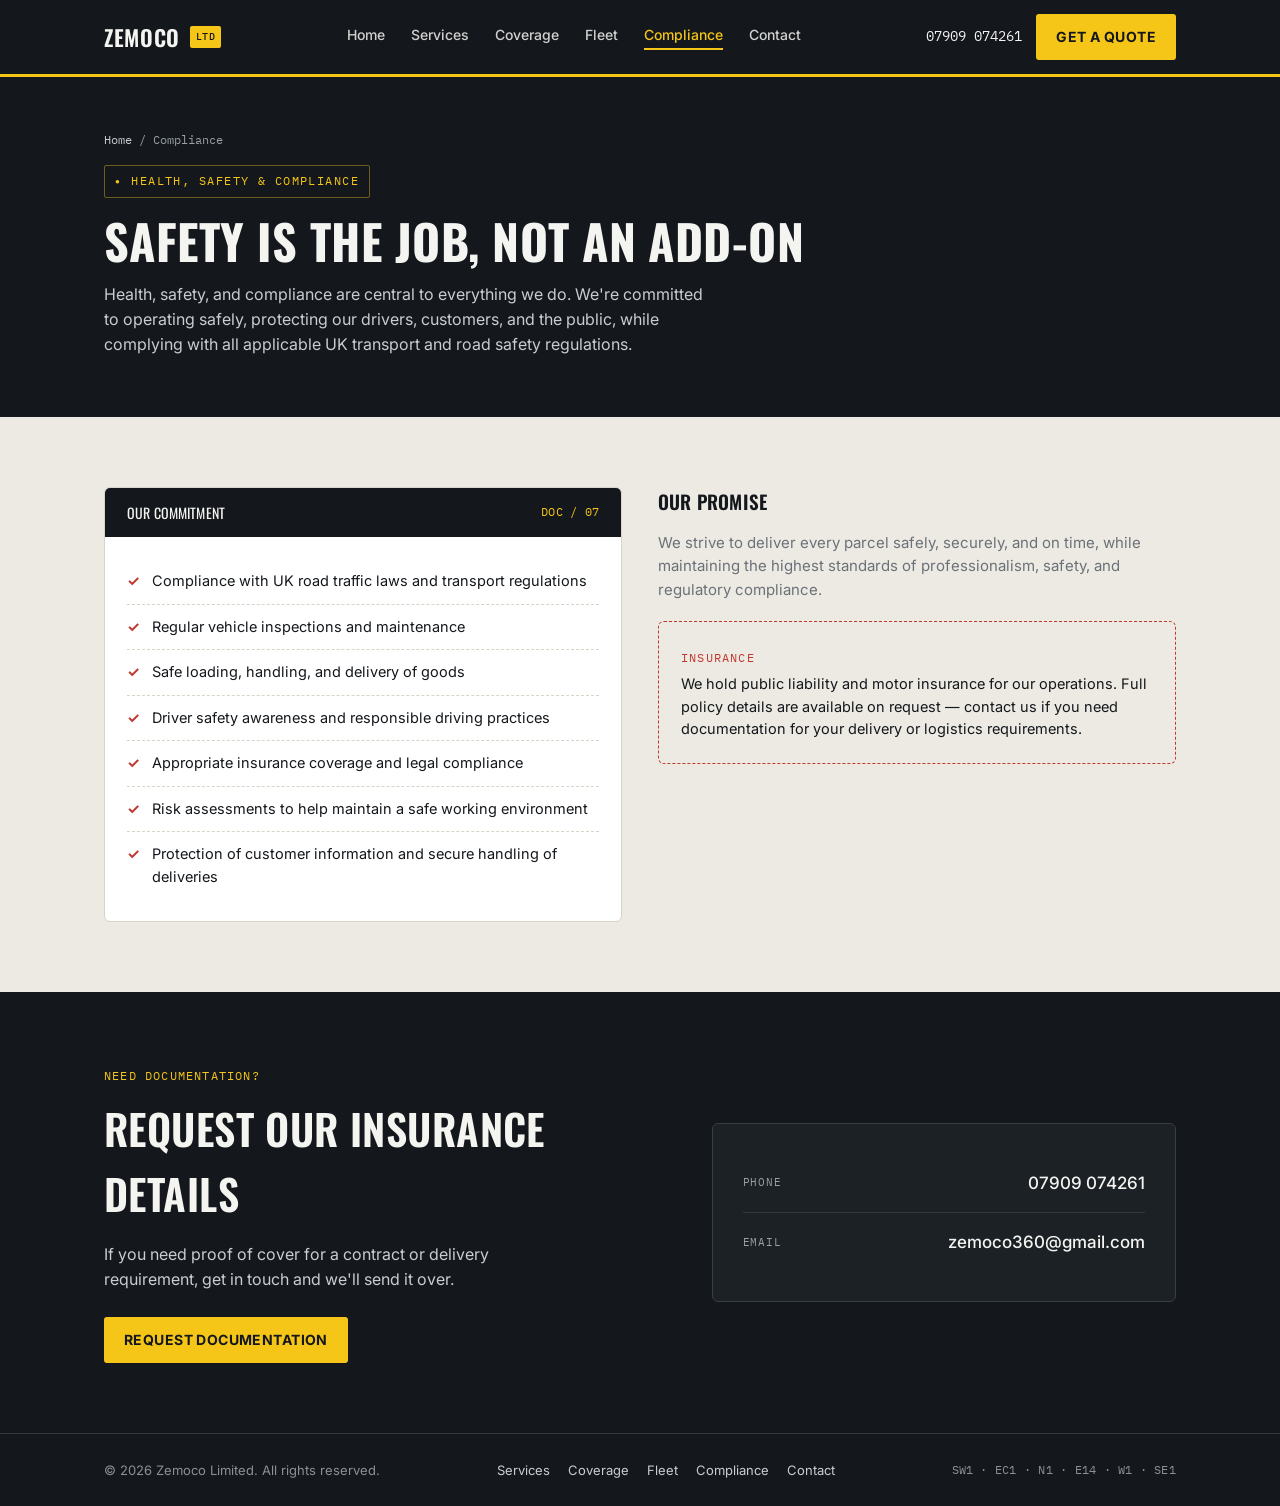
==== compliance/index.html @ 3ce28fa2 "Publish Zemoco Limited static website with clean page URLs. Co-authored-by: Cursor <cursoragent@curs" ====
<!DOCTYPE html>
<html lang="en">
<head>
<meta charset="UTF-8">
<meta name="viewport" content="width=device-width, initial-scale=1.0">
<title>Compliance — Zemoco Limited</title>
<meta name="description" content="Health, safety, insurance and regulatory compliance for Zemoco Limited deliveries.">
<link rel="preconnect" href="https://fonts.googleapis.com">
<link rel="preconnect" href="https://fonts.gstatic.com" crossorigin>
<link href="https://fonts.googleapis.com/css2?family=Oswald:wght@400;500;600;700&family=Inter:wght@400;500;600;700&family=IBM+Plex+Mono:wght@400;500&display=swap" rel="stylesheet">
<link rel="stylesheet" href="../styles.css">
</head>
<body>
<header>
  <div class="wrap nav-row">
    <a class="brand" href="../">ZEMOCO <span class="badge">LTD</span></a>
    <nav class="links" aria-label="Primary">
      <a href="../">Home</a>
      <a href="../services/">Services</a>
      <a href="../coverage/">Coverage</a>
      <a href="../fleet/">Fleet</a>
      <a href="../compliance/" class="active">Compliance</a>
      <a href="../contact/">Contact</a>
    </nav>
    <div class="call-strip">
      <a class="tel" href="tel:+447909074261">07909 074261</a>
      <a class="btn" href="../contact/">Get a quote</a>
      <button class="menu-toggle" aria-label="Open menu" onclick="document.getElementById('mobile-nav').classList.toggle('open')">&#9776;</button>
    </div>
  </div>
  <div id="mobile-nav" class="wrap" style="padding-bottom:14px;">
    <nav style="display:flex;flex-direction:column;gap:12px;font-size:15px;">
      <a href="../" onclick="document.getElementById('mobile-nav').classList.remove('open')">Home</a>
      <a href="../services/" onclick="document.getElementById('mobile-nav').classList.remove('open')">Services</a>
      <a href="../coverage/" onclick="document.getElementById('mobile-nav').classList.remove('open')">Coverage</a>
      <a href="../fleet/" onclick="document.getElementById('mobile-nav').classList.remove('open')">Fleet</a>
      <a href="../compliance/" class="active" onclick="document.getElementById('mobile-nav').classList.remove('open')">Compliance</a>
      <a href="../contact/" onclick="document.getElementById('mobile-nav').classList.remove('open')">Contact</a>
      <a href="tel:+447909074261">Call 07909 074261</a>
    </nav>
  </div>
</header>
<main>
<div class="page-banner">
  <div class="wrap">
    <div class="breadcrumb"><a href="../">Home</a> / Compliance</div>
    <div class="eyebrow">Health, safety &amp; compliance</div>
    <h1>Safety is the job, not an add-on</h1>
    <p>Health, safety, and compliance are central to everything we do. We're committed to operating safely, protecting our drivers, customers, and the public, while complying with all applicable UK transport and road safety regulations.</p>
  </div>
</div>

<section>
  <div class="wrap compliance-wrap">
    <div class="docket">
      <div class="head"><span class="display" style="font-size:14px;">Our commitment</span><span class="mono">DOC / 07</span></div>
      <ul>
        <li>Compliance with UK road traffic laws and transport regulations</li>
        <li>Regular vehicle inspections and maintenance</li>
        <li>Safe loading, handling, and delivery of goods</li>
        <li>Driver safety awareness and responsible driving practices</li>
        <li>Appropriate insurance coverage and legal compliance</li>
        <li>Risk assessments to help maintain a safe working environment</li>
        <li>Protection of customer information and secure handling of deliveries</li>
      </ul>
    </div>
    <div>
      <h3 style="font-size:19px;font-weight:600;margin-bottom:12px;">Our promise</h3>
      <p style="color:var(--muted);font-size:15px;">We strive to deliver every parcel safely, securely, and on time, while maintaining the highest standards of professionalism, safety, and regulatory compliance.</p>
      <div class="insurance-note">
        <span class="tag" style="margin-bottom:6px;">Insurance</span>
        <p>We hold public liability and motor insurance for our operations. Full policy details are available on request &mdash; contact us if you need documentation for your delivery or logistics requirements.</p>
      </div>
    </div>
  </div>
</section>

<section class="contact">
  <div class="wrap contact-grid">
    <div>
      <span class="tag" style="color:var(--hivis);">Need documentation?</span>
      <h2>Request our insurance details</h2>
      <p class="lede">If you need proof of cover for a contract or delivery requirement, get in touch and we'll send it over.</p>
      <a class="btn" href="../contact/">Request documentation</a>
    </div>
    <div class="contact-card">
      <div class="contact-line"><span class="label">Phone</span><a href="tel:+447909074261">07909 074261</a></div>
      <div class="contact-line"><span class="label">Email</span><a href="mailto:zemoco360@gmail.com">zemoco360@gmail.com</a></div>
    </div>
  </div>
</section>
</main>
<footer>
  <div class="wrap footer-row">
    <span>&copy; <span class="year"></span> Zemoco Limited. All rights reserved.</span>
    <div class="footer-links">
      <a href="../services/">Services</a>
      <a href="../coverage/">Coverage</a>
      <a href="../fleet/">Fleet</a>
      <a href="../compliance/">Compliance</a>
      <a href="../contact/">Contact</a>
    </div>
    <span class="mono">SW1 &middot; EC1 &middot; N1 &middot; E14 &middot; W1 &middot; SE1</span>
  </div>
</footer>
<script src="../main.js"></script>
</body>
</html>
---- styles.css ----
:root{
  --ink:#14181c;
  --tarmac:#2b2f33;
  --hivis:#f5c518;
  --paper:#eceae3;
  --line:#d8d4c8;
  --white-line:#f4f4f1;
  --stamp:#c1382f;
  --muted:#6b7178;
}
*{box-sizing:border-box;}
html{scroll-behavior:smooth;}
body{
  margin:0;
  background:var(--paper);
  color:var(--ink);
  font-family:'Inter',sans-serif;
  font-size:16px;
  line-height:1.55;
}
h1,h2,h3,.display{
  font-family:'Oswald',sans-serif;
  text-transform:uppercase;
  letter-spacing:0.01em;
  margin:0;
}
.mono{
  font-family:'IBM Plex Mono',monospace;
  letter-spacing:0.02em;
}
a{color:inherit;}
img,svg{display:block;max-width:100%;}
.wrap{max-width:1120px;margin:0 auto;padding:0 24px;}
.visually-hidden{position:absolute;width:1px;height:1px;overflow:hidden;clip:rect(0,0,0,0);}

/* ---------- perforated divider ---------- */
.perf{
  height:24px;
  background-image: radial-gradient(circle, var(--paper) 5px, transparent 5.5px);
  background-size: 22px 22px;
  background-position: center;
  background-repeat: repeat-x;
  border-top:2px dashed var(--line);
  border-bottom:2px dashed var(--line);
}
.perf.on-ink{background-image: radial-gradient(circle, var(--ink) 5px, transparent 5.5px); border-color:#3a3f45;}
.perf.on-white{background-image: radial-gradient(circle, #fff 5px, transparent 5.5px);}

/* ---------- header ---------- */
header{
  position:sticky; top:0; z-index:50;
  background:var(--ink);
  color:var(--white-line);
  border-bottom:3px solid var(--hivis);
}
.nav-row{display:flex;align-items:center;justify-content:space-between;padding:14px 24px;gap:16px;}
.brand{display:flex;align-items:center;gap:10px;font-family:'Oswald',sans-serif;text-transform:uppercase;font-size:22px;font-weight:600;letter-spacing:0.03em;text-decoration:none;}
.brand .badge{
  background:var(--hivis); color:var(--ink); font-family:'IBM Plex Mono',monospace;
  font-size:10px; font-weight:500; padding:3px 6px; border-radius:2px; letter-spacing:0.05em;
}
nav.links{display:flex;gap:26px;font-size:14px;font-weight:500;}
nav.links a{text-decoration:none;opacity:0.85;border-bottom:2px solid transparent;padding-bottom:2px;transition:opacity .15s, border-color .15s;}
nav.links a:hover, nav.links a:focus-visible{opacity:1;border-color:var(--hivis);}
nav.links a.active{opacity:1;border-color:var(--hivis);color:var(--hivis);}
.call-strip{display:flex;align-items:center;gap:14px;}
.tel{font-family:'IBM Plex Mono',monospace;font-size:14px;text-decoration:none;}
.btn{
  display:inline-flex;align-items:center;gap:8px;
  background:var(--hivis);color:var(--ink);
  font-weight:700;font-size:14px;text-transform:uppercase;letter-spacing:0.03em;
  padding:10px 18px;border-radius:3px;text-decoration:none;border:2px solid var(--hivis);
  transition:transform .12s ease, background .15s ease;
  cursor:pointer;
}
.btn:hover, .btn:focus-visible{background:#ffd847;transform:translateY(-1px);}
.btn.outline{background:transparent;color:var(--white-line);border:2px solid var(--white-line);}
.btn.outline:hover, .btn.outline:focus-visible{background:var(--white-line);color:var(--ink);}
.btn.outline.dark{color:var(--ink);border-color:var(--ink);}
.btn.outline.dark:hover{background:var(--ink);color:var(--white-line);}
.btn:focus-visible, a:focus-visible, button:focus-visible{outline:3px solid var(--stamp);outline-offset:2px;}
.menu-toggle{display:none;background:none;border:2px solid var(--white-line);color:var(--white-line);padding:8px 10px;border-radius:3px;}
#mobile-nav{display:none;}
#mobile-nav.open{display:block !important;}

/* ---------- page banner (interior pages) ---------- */
.page-banner{background:var(--ink);color:var(--white-line);padding:54px 0 44px;}
.page-banner .eyebrow{
  display:inline-flex;align-items:center;gap:10px;
  font-family:'IBM Plex Mono',monospace;font-size:12px;
  color:var(--hivis);letter-spacing:0.12em;text-transform:uppercase;
  border:1px solid rgba(245,197,24,0.4); padding:6px 10px; border-radius:2px;
  margin-bottom:18px;
}
.page-banner .eyebrow::before{content:"●";font-size:8px;}
.page-banner h1{font-size:clamp(30px,4.4vw,48px);font-weight:700;line-height:1.05;}
.page-banner p{color:#c9cdd2;max-width:60ch;margin-top:16px;font-size:16px;}
.breadcrumb{font-family:'IBM Plex Mono',monospace;font-size:12px;color:#9aa0a6;margin-bottom:16px;}
.breadcrumb a{text-decoration:none;color:#c9cdd2;}
.breadcrumb a:hover{color:var(--hivis);}

/* ---------- hero (home) ---------- */
.hero{background:var(--ink); color:var(--white-line); padding:64px 0 0; overflow:hidden;}
.hero-grid{display:grid;grid-template-columns:1.05fr 0.95fr;gap:40px;align-items:center;padding-bottom:52px;}
.eyebrow{
  display:inline-flex;align-items:center;gap:10px;
  font-family:'IBM Plex Mono',monospace;font-size:12px;
  color:var(--hivis);letter-spacing:0.12em;text-transform:uppercase;
  border:1px solid rgba(245,197,24,0.4); padding:6px 10px; border-radius:2px;
  margin-bottom:22px;
}
.eyebrow::before{content:"●";font-size:8px;}
.hero h1{font-size:clamp(38px,5.4vw,64px);line-height:1.02;font-weight:700;}
.hero h1 .stamp{color:var(--stamp);}
.hero p.lede{max-width:46ch;font-size:17px;color:#c9cdd2;margin:22px 0 30px;}
.hero-ctas{display:flex;gap:14px;flex-wrap:wrap;}
.hero-meta{display:flex;gap:26px;margin-top:36px;flex-wrap:wrap;}
.hero-meta div{font-family:'IBM Plex Mono',monospace;font-size:12px;color:#9aa0a6;}
.hero-meta strong{display:block;color:var(--white-line);font-size:20px;font-family:'Oswald',sans-serif;font-weight:600;}

.route-card{background:#1c2126;border:1px solid #383e45;border-radius:6px;padding:18px;}
.route-card .cap{display:flex;justify-content:space-between;font-family:'IBM Plex Mono',monospace;font-size:11px;color:#8b9096;text-transform:uppercase;letter-spacing:0.08em;margin-bottom:6px;}
.route-svg-wrap{width:100%;aspect-ratio:1.25/1;}
.van-dot{fill:var(--hivis);}

/* ---------- sections ---------- */
section{padding:70px 0;}
.section-head{max-width:640px;margin-bottom:40px;}
.tag{
  display:inline-block;font-family:'IBM Plex Mono',monospace;font-size:12px;color:var(--stamp);
  text-transform:uppercase;letter-spacing:0.1em;margin-bottom:10px;
}
.tag.on-ink{color:var(--hivis);}
.section-head h2{font-size:clamp(26px,3.4vw,38px);font-weight:600;}
.section-head p{color:var(--muted);margin-top:12px;font-size:16px;max-width:56ch;}

/* cards / services */
.cards{display:grid;grid-template-columns:repeat(3,1fr);gap:22px;}
.card{background:#fff;border:1px solid var(--line);border-radius:6px;padding:26px 24px;position:relative;}
.card .num{
  position:absolute;top:-14px;left:22px;background:var(--ink);color:var(--hivis);
  font-family:'IBM Plex Mono',monospace;font-size:11px;padding:3px 8px;border-radius:2px;
}
.card h3{font-size:19px;margin:14px 0 10px;font-weight:600;}
.card p{color:var(--muted);font-size:14.5px;margin:0;}
.card a.more{display:inline-block;margin-top:14px;font-size:13px;font-weight:600;text-decoration:none;color:var(--stamp);border-bottom:1px solid var(--stamp);}

/* service detail rows (services page) */
.service-detail{
  display:grid;grid-template-columns:60px 1fr;gap:22px;
  padding:34px 0;border-bottom:1px dashed var(--line);
}
.service-detail:first-of-type{padding-top:0;}
.service-detail:last-of-type{border-bottom:none;}
.service-detail .index{font-family:'IBM Plex Mono',monospace;font-size:13px;color:var(--stamp);padding-top:4px;}
.service-detail h3{font-size:22px;font-weight:600;margin-bottom:10px;}
.service-detail p{color:var(--muted);font-size:15px;max-width:64ch;}
.service-detail ul{margin:14px 0 0;padding-left:18px;color:var(--muted);font-size:14.5px;}
.service-detail li{margin-bottom:6px;}

/* process */
.process{display:grid;grid-template-columns:repeat(4,1fr);gap:0;position:relative;}
.process::before{
  content:"";position:absolute;top:24px;left:6%;right:6%;height:2px;
  background-repeat:repeat-x;background-image:linear-gradient(90deg, var(--tarmac) 0 10px, transparent 10px 20px);
  background-size:20px 2px;
}
.step{padding:0 16px;position:relative;text-align:left;}
.step .dot{
  width:50px;height:50px;border-radius:50%;background:var(--ink);color:var(--hivis);
  display:flex;align-items:center;justify-content:center;font-family:'IBM Plex Mono',monospace;font-weight:500;
  margin-bottom:16px;position:relative;z-index:2;border:4px solid var(--paper);
}
.step h3{font-size:16px;margin-bottom:8px;font-weight:600;}
.step p{font-size:13.5px;color:var(--muted);margin:0;}

/* coverage */
.coverage-wrap{display:grid;grid-template-columns:1fr 1fr;gap:44px;align-items:center;}
.postcodes{display:flex;flex-wrap:wrap;gap:10px;margin-top:22px;}
.pc-tag{
  font-family:'IBM Plex Mono',monospace;font-size:13px;background:var(--ink);color:var(--white-line);
  padding:8px 14px;border-radius:2px;position:relative;
}
.pc-tag::before{content:"";position:absolute;left:-4px;top:50%;transform:translateY(-50%);width:8px;height:8px;background:var(--paper);border-radius:50%;border:1px solid var(--line);}
.map-block{background:#fff;border:1px solid var(--line);border-radius:6px;padding:18px;}

.borough-grid{display:grid;grid-template-columns:repeat(3,1fr);gap:14px;margin-top:26px;}
.borough{background:#fff;border:1px solid var(--line);border-radius:6px;padding:16px 18px;}
.borough .mono{font-size:11px;color:var(--stamp);}
.borough p{margin:6px 0 0;font-size:14px;color:var(--muted);}

/* fleet */
.fleet-strip{background:var(--tarmac);color:var(--white-line);border-radius:6px;padding:38px 34px;display:grid;grid-template-columns:1.2fr 1fr 1fr;gap:30px;align-items:center;}
.fleet-strip .lead h3{color:var(--hivis);font-size:22px;margin-bottom:10px;font-weight:600;}
.fleet-strip .lead p{color:#c9cdd2;font-size:14.5px;max-width:40ch;}
.stat{border-left:2px solid #454b52;padding-left:22px;}
.stat .big{font-family:'Oswald',sans-serif;font-size:40px;font-weight:600;color:var(--white-line);line-height:1;}
.stat .small{font-family:'IBM Plex Mono',monospace;font-size:12px;color:#9aa0a6;text-transform:uppercase;letter-spacing:0.06em;margin-top:8px;}
.stat .note{font-size:12px;color:var(--hivis);margin-top:4px;}

.roadmap{display:grid;grid-template-columns:repeat(3,1fr);gap:20px;margin-top:20px;}
.roadmap .stage{background:#fff;border:1px solid var(--line);border-radius:6px;padding:20px;}
.roadmap .stage .mono{font-size:11px;color:var(--stamp);}
.roadmap .stage h3{font-size:17px;margin:10px 0 8px;font-weight:600;}
.roadmap .stage p{font-size:14px;color:var(--muted);margin:0;}
.roadmap .stage.current{border-color:var(--hivis);border-width:2px;}

/* compliance */
.compliance-wrap{display:grid;grid-template-columns:1fr 1fr;gap:36px;}
.docket{background:#fff;border:1px solid var(--line);border-radius:6px;padding:0;overflow:hidden;}
.docket .head{background:var(--ink);color:var(--white-line);padding:14px 22px;display:flex;justify-content:space-between;align-items:center;}
.docket .head span.mono{font-size:12px;color:var(--hivis);}
.docket ul{list-style:none;margin:0;padding:22px;}
.docket li{display:flex;gap:12px;padding:11px 0;border-bottom:1px dashed var(--line);font-size:14.5px;}
.docket li:last-child{border-bottom:none;}
.docket li::before{content:"✓";color:var(--stamp);font-weight:700;flex-shrink:0;}
.insurance-note{background:var(--paper);border:1px dashed var(--stamp);border-radius:6px;padding:22px;margin-top:20px;}
.insurance-note .tag{margin-bottom:8px;}
.insurance-note p{margin:0;font-size:14.5px;color:var(--ink);}

/* contact */
.contact{background:var(--ink);color:var(--white-line);}
.contact-grid{display:grid;grid-template-columns:1.1fr 0.9fr;gap:40px;align-items:center;}
.contact h1, .contact h2{font-size:clamp(28px,4vw,42px);font-weight:600;}
.contact p.lede{color:#c9cdd2;max-width:44ch;margin:16px 0 26px;}
.contact-card{background:#1c2126;border:1px solid #383e45;border-radius:6px;padding:30px;}
.contact-line{display:flex;justify-content:space-between;align-items:center;padding:16px 0;border-bottom:1px solid #313841;}
.contact-line:last-child{border-bottom:none;}
.contact-line .label{font-family:'IBM Plex Mono',monospace;font-size:11px;color:#9aa0a6;text-transform:uppercase;letter-spacing:0.08em;}
.contact-line a{font-size:17px;text-decoration:none;font-weight:500;}
.contact-line a:hover{color:var(--hivis);}

/* quote form (contact page) */
.quote-form{background:#fff;border:1px solid var(--line);border-radius:6px;padding:30px;}
.quote-form .field{margin-bottom:18px;}
.quote-form label{display:block;font-family:'IBM Plex Mono',monospace;font-size:11px;text-transform:uppercase;letter-spacing:0.06em;color:var(--muted);margin-bottom:6px;}
.quote-form input, .quote-form select, .quote-form textarea{
  width:100%;border:1px solid var(--line);border-radius:3px;padding:11px 12px;font-family:'Inter',sans-serif;font-size:14.5px;background:var(--paper);color:var(--ink);
}
.quote-form input:focus, .quote-form select:focus, .quote-form textarea:focus{outline:2px solid var(--stamp);outline-offset:1px;background:#fff;}
.quote-form .row-2{display:grid;grid-template-columns:1fr 1fr;gap:16px;}
.quote-form .submit{width:100%;justify-content:center;margin-top:6px;border:none;}
.form-note{font-size:12.5px;color:var(--muted);margin-top:12px;}

footer{background:var(--ink);color:#8b9096;padding:26px 0;border-top:1px solid #313841;}
.footer-row{display:flex;justify-content:space-between;align-items:center;flex-wrap:wrap;gap:10px;font-size:13px;}
.footer-row .mono{font-size:12px;}
.footer-links{display:flex;gap:18px;}
.footer-links a{text-decoration:none;font-size:13px;color:#c9cdd2;}
.footer-links a:hover{color:var(--hivis);}

@media (max-width: 880px){
  nav.links, .call-strip .tel{display:none;}
  .menu-toggle{display:inline-flex;}
  .hero-grid, .coverage-wrap, .compliance-wrap, .contact-grid{grid-template-columns:1fr;}
  .cards{grid-template-columns:1fr;}
  .process{grid-template-columns:1fr 1fr;row-gap:34px;}
  .process::before{display:none;}
  .fleet-strip{grid-template-columns:1fr;}
  .stat{border-left:none;border-top:2px solid #454b52;padding-left:0;padding-top:16px;}
  .roadmap, .borough-grid{grid-template-columns:1fr;}
  .quote-form .row-2{grid-template-columns:1fr;}
  .service-detail{grid-template-columns:1fr;}
}
@media (prefers-reduced-motion: reduce){
  * { animation-duration: 0.001ms !important; animation-iteration-count: 1 !important; }
}
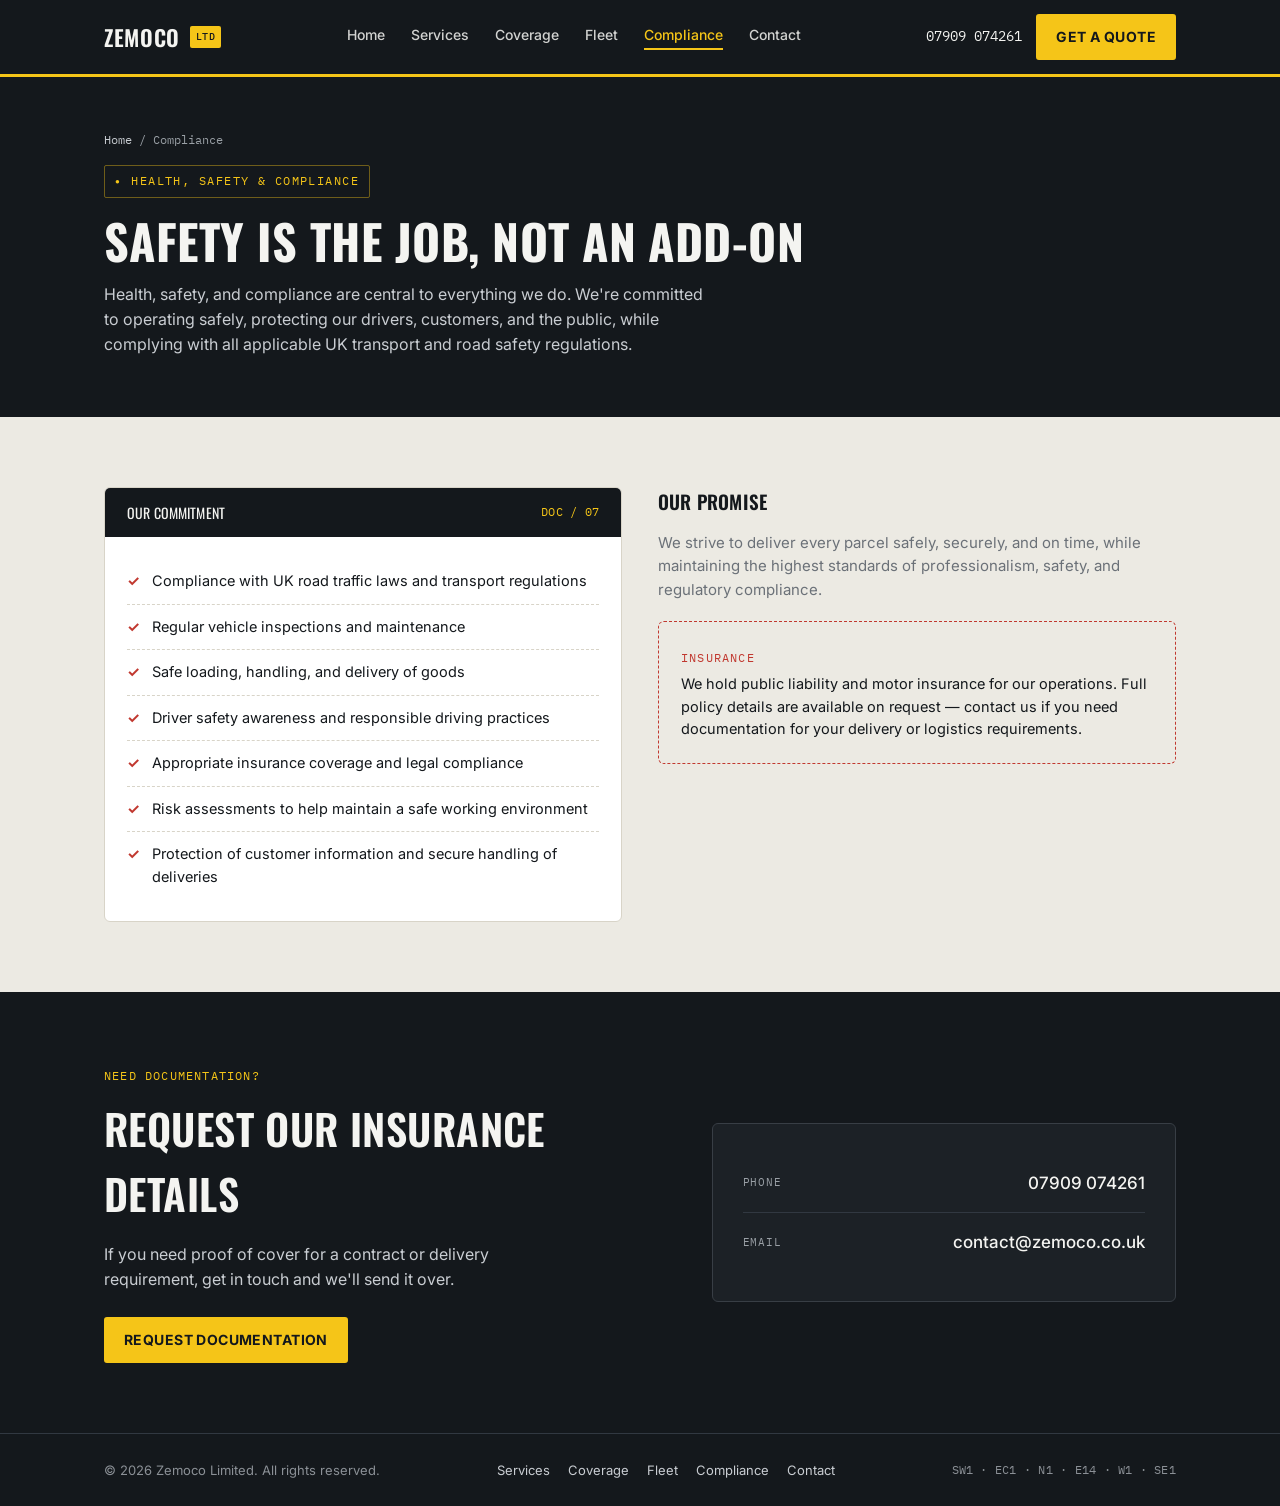
==== commit 9d251a0b: "Update site contact email, owned-fleet copy, and add UK road van section. Co-authored-by: Cursor <cu" ====
--- a/compliance/index.html
+++ b/compliance/index.html
@@ -85,7 +85,7 @@
     </div>
     <div class="contact-card">
       <div class="contact-line"><span class="label">Phone</span><a href="tel:+447909074261">07909 074261</a></div>
-      <div class="contact-line"><span class="label">Email</span><a href="mailto:zemoco360@gmail.com">zemoco360@gmail.com</a></div>
+      <div class="contact-line"><span class="label">Email</span><a href="mailto:contact@zemoco.co.uk">contact@zemoco.co.uk</a></div>
     </div>
   </div>
 </section>
--- a/styles.css
+++ b/styles.css
@@ -189,6 +189,92 @@
 .borough .mono{font-size:11px;color:var(--stamp);}
 .borough p{margin:6px 0 0;font-size:14px;color:var(--muted);}
 
+/* road visual (home) — split text / photo */
+.road-section{
+  padding:70px 0;
+  background:#fff;
+  border-top:1px solid var(--line);
+  border-bottom:1px solid var(--line);
+}
+.road-split{
+  display:grid;
+  grid-template-columns:1fr 1fr;
+  gap:0;
+  align-items:stretch;
+  min-height:380px;
+  background:var(--ink);
+  border-radius:6px;
+  overflow:hidden;
+  border:1px solid #313841;
+}
+.road-copy{
+  display:flex;
+  flex-direction:column;
+  justify-content:center;
+  padding:42px 40px;
+  color:var(--white-line);
+  opacity:0;
+  transform:translateX(-14px);
+  transition:opacity .65s ease, transform .65s ease;
+}
+.road-copy .tag{color:var(--hivis);}
+.road-copy h2{
+  font-size:clamp(24px,3vw,34px);
+  font-weight:600;
+  margin-top:6px;
+  line-height:1.1;
+}
+.road-copy p{
+  color:#c9cdd2;
+  margin:16px 0 0;
+  font-size:15.5px;
+  max-width:38ch;
+  line-height:1.55;
+}
+.road-copy a.more{
+  display:inline-block;
+  margin-top:22px;
+  font-size:13px;
+  font-weight:600;
+  text-decoration:none;
+  color:var(--hivis);
+  border-bottom:1px solid var(--hivis);
+  width:fit-content;
+}
+.road-shot{
+  margin:0;
+  min-height:280px;
+  overflow:hidden;
+  background:#1c2126;
+}
+.road-shot img{
+  width:100%;
+  height:100%;
+  min-height:280px;
+  object-fit:cover;
+  object-position:center 50%;
+  display:block;
+  opacity:0;
+  transform:scale(1.06);
+  transition:opacity .75s ease .1s, transform 1s ease .1s;
+}
+.road-section.is-inview .road-copy{
+  opacity:1;
+  transform:translateX(0);
+}
+.road-section.is-inview .road-shot img{
+  opacity:1;
+  transform:scale(1);
+}
+@media (prefers-reduced-motion: reduce){
+  .road-copy,
+  .road-shot img{
+    transition:none;
+    transform:none;
+    opacity:1;
+  }
+}
+
 /* fleet */
 .fleet-strip{background:var(--tarmac);color:var(--white-line);border-radius:6px;padding:38px 34px;display:grid;grid-template-columns:1.2fr 1fr 1fr;gap:30px;align-items:center;}
 .fleet-strip .lead h3{color:var(--hivis);font-size:22px;margin-bottom:10px;font-weight:600;}
@@ -252,7 +338,10 @@
 @media (max-width: 880px){
   nav.links, .call-strip .tel{display:none;}
   .menu-toggle{display:inline-flex;}
-  .hero-grid, .coverage-wrap, .compliance-wrap, .contact-grid{grid-template-columns:1fr;}
+  .hero-grid, .coverage-wrap, .compliance-wrap, .contact-grid, .road-split{grid-template-columns:1fr;}
+  .road-shot{order:-1;min-height:220px;}
+  .road-shot img{min-height:220px;}
+  .road-copy{padding:32px 28px;}
   .cards{grid-template-columns:1fr;}
   .process{grid-template-columns:1fr 1fr;row-gap:34px;}
   .process::before{display:none;}
